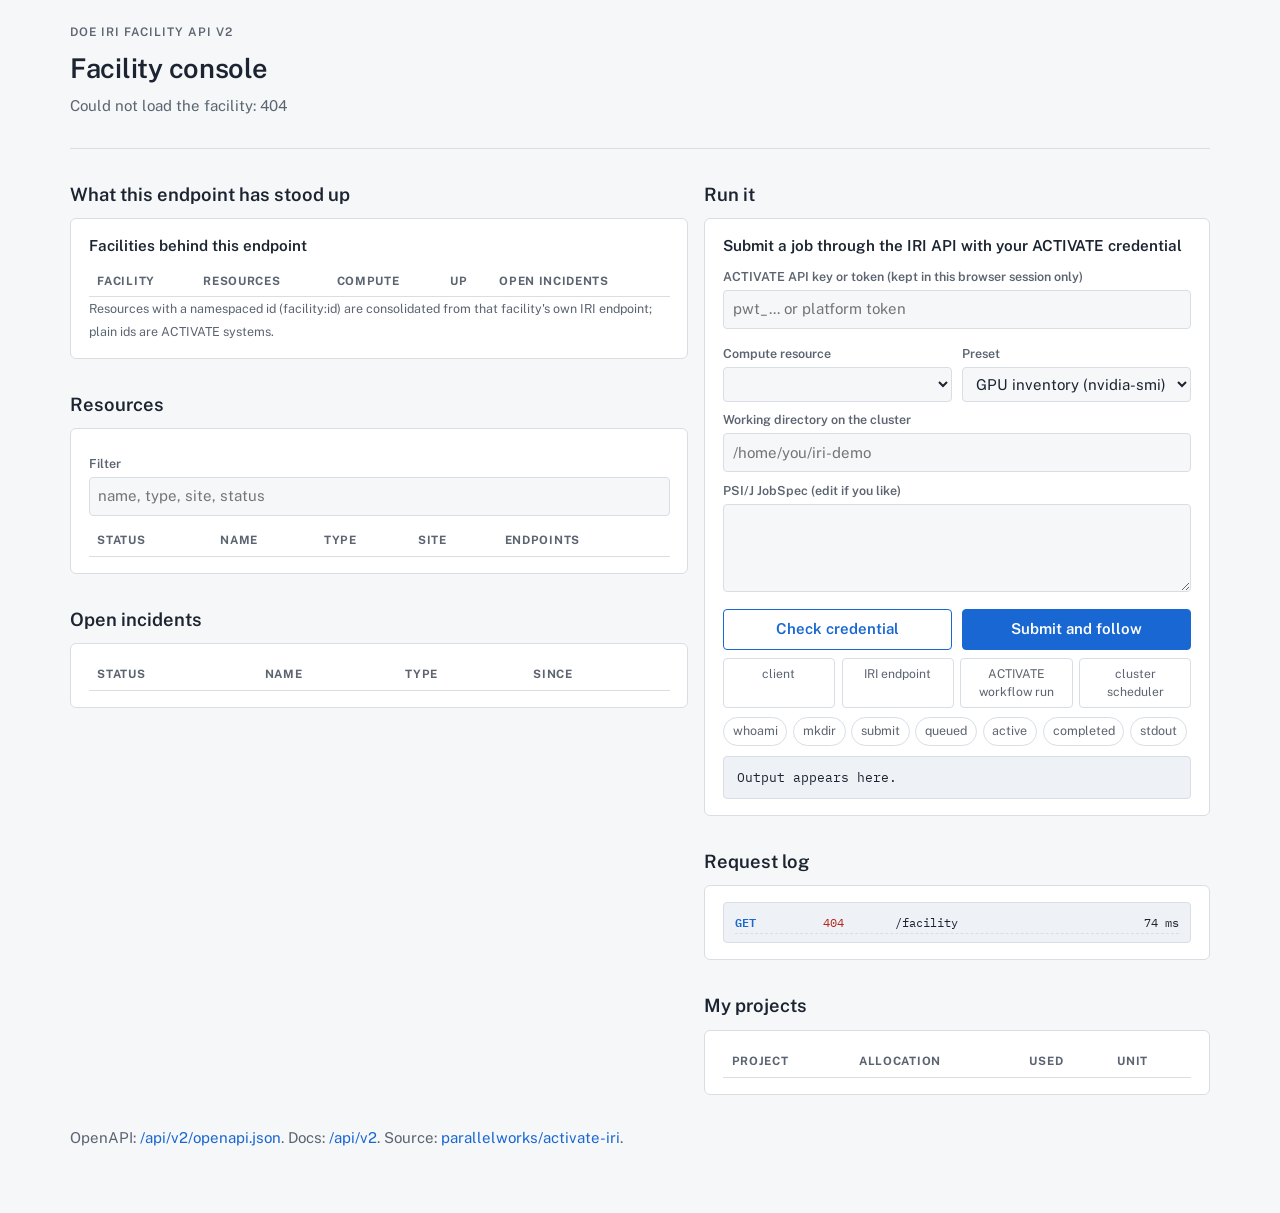
==== activate-iri/activate_iri/console/index.html @ ebd03148 "Facility console and the A30 demo Every endpoint serves /console/: what it has stood up (facilities " ====
<!doctype html>
<html lang="en">
<head>
<meta charset="utf-8">
<meta name="viewport" content="width=device-width, initial-scale=1">
<title>IRI Facility Console</title>
<link rel="stylesheet" href="https://fonts.googleapis.com/css2?family=Public+Sans:wght@400;500;600&family=IBM+Plex+Mono:wght@400;500&display=swap">
<style>
  :root { --ground:#F6F7F9; --surface:#FFFFFF; --ink:#1B2430; --muted:#5B6470; --rule:#D9DEE5; --accent:#1967D2; --accent-soft:#E8F0FE; --green:#1E7F5C; --green-soft:#E6F4EE; --amber:#B06A00; --amber-soft:#FFF3DF; --red:#B3261E; --red-soft:#FCE8E6; --code:#EEF1F5; }
  @media (prefers-color-scheme: dark) { :root { --ground:#0E1319; --surface:#151C24; --ink:#E7ECF1; --muted:#98A3AF; --rule:#2A3440; --accent:#79ADF5; --accent-soft:#1B2B44; --green:#56C69C; --green-soft:#15302A; --amber:#E0A040; --amber-soft:#3A2A12; --red:#F28B82; --red-soft:#3A1F1D; --code:#1C242E; } }
  * { box-sizing: border-box; }
  body { margin:0; background:var(--ground); color:var(--ink); font-family:"Public Sans", system-ui, sans-serif; font-size:15px; line-height:1.5; }
  a { color:var(--accent); text-decoration:none; } a:hover { text-decoration:underline; }
  code, .mono, pre { font-family:"IBM Plex Mono", ui-monospace, monospace; font-size:0.86em; }
  .page { max-width:1180px; margin:0 auto; padding:1.5rem 1.25rem 4rem; }
  header { display:grid; gap:.4rem; padding-bottom:1rem; border-bottom:1px solid var(--rule); }
  .eyebrow { font-size:.74rem; font-weight:600; letter-spacing:.08em; text-transform:uppercase; color:var(--muted); }
  h1 { margin:0; font-size:1.7rem; font-weight:600; letter-spacing:-.01em; }
  h2 { margin:2rem 0 .6rem; font-size:1.15rem; font-weight:600; }
  .sub { color:var(--muted); max-width:80ch; margin:0; }
  .chips { display:flex; flex-wrap:wrap; gap:.45rem; margin-top:.5rem; }
  .chip { display:inline-flex; align-items:center; gap:.4rem; padding:.22rem .6rem; border-radius:999px; border:1px solid var(--rule); background:var(--surface); font-size:.8rem; font-variant-numeric:tabular-nums; }
  .dot { width:8px; height:8px; border-radius:50%; background:var(--green); display:inline-block; }
  .dot.amber { background:var(--amber);} .dot.red { background:var(--red);} .dot.muted { background:var(--muted);}
  .grid { display:grid; grid-template-columns:1fr; gap:1rem; } @media (min-width:900px){ .grid { grid-template-columns:1.1fr .9fr; } }
  .card { background:var(--surface); border:1px solid var(--rule); border-radius:6px; padding:1rem 1.1rem; }
  .card h3 { margin:0 0 .5rem; font-size:.95rem; font-weight:600; }
  table { border-collapse:collapse; width:100%; font-size:.86rem; }
  th, td { text-align:left; padding:.4rem .55rem; border-bottom:1px solid var(--rule); vertical-align:top; }
  th { font-size:.72rem; letter-spacing:.06em; text-transform:uppercase; color:var(--muted); }
  tr:last-child td { border-bottom:0; }
  .tablewrap { overflow-x:auto; }
  .status { display:inline-block; padding:.1rem .45rem; border-radius:4px; font-size:.75rem; font-weight:600; }
  .status.up { background:var(--green-soft); color:var(--green);} .status.down { background:var(--red-soft); color:var(--red);} .status.degraded { background:var(--amber-soft); color:var(--amber);} .status.unknown { background:var(--code); color:var(--muted);}
  label { display:block; font-size:.78rem; font-weight:600; color:var(--muted); margin:.6rem 0 .2rem; }
  input, select, textarea { width:100%; padding:.45rem .55rem; border:1px solid var(--rule); border-radius:4px; background:var(--ground); color:var(--ink); font:inherit; }
  textarea { min-height:5.5rem; font-family:"IBM Plex Mono", monospace; font-size:.82rem; }
  button { font:inherit; font-weight:600; padding:.5rem .9rem; border-radius:4px; border:1px solid var(--accent); background:var(--accent); color:#fff; cursor:pointer; }
  button.secondary { background:var(--surface); color:var(--accent); }
  button:disabled { opacity:.5; cursor:default; }
  .row { display:flex; gap:.6rem; flex-wrap:wrap; align-items:end; }
  .row > * { flex:1 1 160px; }
  pre.out { background:var(--code); border:1px solid var(--rule); border-radius:4px; padding:.7rem .8rem; overflow-x:auto; max-height:22rem; margin:.5rem 0 0; white-space:pre-wrap; }
  .timeline { display:flex; gap:.35rem; flex-wrap:wrap; margin:.6rem 0; }
  .step { padding:.25rem .55rem; border-radius:999px; border:1px solid var(--rule); font-size:.78rem; color:var(--muted); }
  .step.active { border-color:var(--accent); color:var(--accent); background:var(--accent-soft); }
  .step.done { border-color:var(--green); color:var(--green); background:var(--green-soft); }
  .step.failed { border-color:var(--red); color:var(--red); background:var(--red-soft); }
  .log { font-family:"IBM Plex Mono", monospace; font-size:.78rem; max-height:16rem; overflow:auto; border:1px solid var(--rule); border-radius:4px; background:var(--code); padding:.5rem .7rem; }
  .log div { display:grid; grid-template-columns:5rem 4rem 1fr 4.5rem; gap:.5rem; padding:.1rem 0; border-bottom:1px dashed var(--rule); }
  .log .m { color:var(--accent); font-weight:600; } .log .s { text-align:right; font-variant-numeric:tabular-nums; }
  .log .ok { color:var(--green);} .log .err { color:var(--red);}
  .path { display:grid; grid-template-columns:repeat(4,1fr); gap:.4rem; margin:.5rem 0 .2rem; }
  .path div { border:1px solid var(--rule); border-radius:4px; padding:.35rem .5rem; font-size:.76rem; text-align:center; color:var(--muted); background:var(--surface); }
  .path div.lit { border-color:var(--accent); color:var(--accent); background:var(--accent-soft); }
  small.hint { color:var(--muted); font-size:.78rem; }
</style>
</head>
<body>
<div class="page">
  <header>
    <div class="eyebrow">DOE IRI Facility API v2</div>
    <h1 id="facility-name">Facility console</h1>
    <p class="sub" id="facility-desc"></p>
    <div class="chips" id="chips"></div>
  </header>

  <div class="grid">
    <div>
      <h2>What this endpoint has stood up</h2>
      <div class="card">
        <h3>Facilities behind this endpoint</h3>
        <div class="tablewrap"><table id="facilities"><thead><tr><th>Facility</th><th>Resources</th><th>Compute</th><th>Up</th><th>Open incidents</th></tr></thead><tbody></tbody></table></div>
        <small class="hint">Resources with a namespaced id (facility:id) are consolidated from that facility's own IRI endpoint; plain ids are ACTIVATE systems.</small>
      </div>
      <h2>Resources</h2>
      <div class="card">
        <div class="row"><div><label>Filter</label><input id="filter" placeholder="name, type, site, status"></div></div>
        <div class="tablewrap" style="margin-top:.6rem"><table id="resources"><thead><tr><th>Status</th><th>Name</th><th>Type</th><th>Site</th><th>Endpoints</th></tr></thead><tbody></tbody></table></div>
      </div>
      <h2>Open incidents</h2>
      <div class="card"><div class="tablewrap"><table id="incidents"><thead><tr><th>Status</th><th>Name</th><th>Type</th><th>Since</th></tr></thead><tbody></tbody></table></div></div>
    </div>

    <div>
      <h2>Run it</h2>
      <div class="card">
        <h3>Submit a job through the IRI API with your ACTIVATE credential</h3>
        <label>ACTIVATE API key or token (kept in this browser session only)</label>
        <input id="token" type="password" placeholder="pwt_... or platform token">
        <div class="row" style="margin-top:.4rem">
          <div><label>Compute resource</label><select id="resource"></select></div>
          <div><label>Preset</label><select id="preset">
            <option value="gpu">GPU inventory (nvidia-smi)</option>
            <option value="container">CUDA container check (apptainer --nv)</option>
            <option value="hello">Hostname and date</option>
          </select></div>
        </div>
        <label>Working directory on the cluster</label>
        <input id="dir" placeholder="/home/you/iri-demo">
        <label>PSI/J JobSpec (edit if you like)</label>
        <textarea id="spec"></textarea>
        <div class="row" style="margin-top:.7rem">
          <button id="whoami" class="secondary">Check credential</button>
          <button id="run">Submit and follow</button>
        </div>
        <div class="path" id="path"><div>client</div><div>IRI endpoint</div><div>ACTIVATE workflow run</div><div>cluster scheduler</div></div>
        <div class="timeline" id="timeline"></div>
        <pre class="out" id="out">Output appears here.</pre>
      </div>
      <h2>Request log</h2>
      <div class="card"><div class="log" id="log"></div></div>
      <h2>My projects</h2>
      <div class="card"><div class="tablewrap"><table id="projects"><thead><tr><th>Project</th><th>Allocation</th><th>Used</th><th>Unit</th></tr></thead><tbody></tbody></table></div></div>
    </div>
  </div>
  <p class="sub" style="margin-top:2rem">OpenAPI: <a href="../api/v2/openapi.json">/api/v2/openapi.json</a>. Docs: <a href="../api/v2">/api/v2</a>. Source: <a href="https://github.com/parallelworks/activate-iri">parallelworks/activate-iri</a>.</p>
</div>
<script>
(() => {
  const BASE = new URL("../api/v2/", window.location.href).toString().replace(/\/$/, "");
  const $ = (id) => document.getElementById(id);
  const esc = (v) => String(v ?? "").replace(/[&<>"]/g, (c) => ({"&":"&amp;","<":"&lt;",">":"&gt;",'"':"&quot;"}[c]));
  const token = () => $("token").value.trim() || sessionStorage.getItem("iri-console-token") || "";
  $("token").value = sessionStorage.getItem("iri-console-token") || "";
  $("token").addEventListener("change", () => sessionStorage.setItem("iri-console-token", $("token").value.trim()));

  const logEl = $("log");
  const log = (method, path, status, ms, ok) => {
    const d = document.createElement("div");
    d.innerHTML = `<span class="m">${esc(method)}</span><span class="${ok ? "ok" : "err"}">${esc(status)}</span><span>${esc(path)}</span><span class="s">${ms} ms</span>`;
    logEl.prepend(d);
  };
  const lit = (n) => { [...$("path").children].forEach((el, i) => el.classList.toggle("lit", i <= n)); };

  async function api(method, path, { body, auth = false, params } = {}) {
    const url = new URL(BASE + path);
    if (params) Object.entries(params).forEach(([k, v]) => url.searchParams.set(k, v));
    const headers = { "Accept": "application/json" };
    if (auth) headers["Authorization"] = "Bearer " + token();
    if (body !== undefined) headers["Content-Type"] = "application/json";
    const t0 = performance.now();
    const r = await fetch(url, { method, headers, body: body === undefined ? undefined : JSON.stringify(body) });
    const ms = Math.round(performance.now() - t0);
    log(method, path, r.status, ms, r.ok);
    let data = null; try { data = await r.json(); } catch {}
    if (!r.ok) throw new Error(`${r.status} ${data?.detail || data?.title || ""}`.trim());
    return data;
  }
  const shortType = (u) => (u || "").replace("urn:doe-iri:resource:", "").replace("urn:doe-iri:", "");
  const statusPill = (s) => `<span class="status ${esc(s || "unknown")}">${esc(s || "unknown")}</span>`;

  let RES = [], SITES = {};
  async function load() {
    const fac = await api("GET", "/facility");
    $("facility-name").textContent = fac.name || "Facility";
    $("facility-desc").textContent = fac.description || "";
    const sites = await api("GET", "/facility/sites");
    sites.forEach((s) => { SITES[s.self_uri] = s; SITES[s.id] = s; });
    RES = await api("GET", "/status/resources", { params: { limit: 500 } });
    let incidents = [];
    try { incidents = await api("GET", "/status/incidents", { params: { resolution: "unresolved", limit: 100 } }); } catch {}
    if (!Array.isArray(incidents)) incidents = [];
    let ops = 0; try { const o = await fetch(new URL("../api/v2/openapi.json", location.href)).then(r => r.json()); ops = Object.values(o.paths || {}).reduce((n, m) => n + Object.keys(m).length, 0); } catch {}
    const up = RES.filter(r => r.current_status === "up").length;
    $("chips").innerHTML = [
      `<span class="chip"><span class="dot"></span>${RES.length} resources, ${up} up</span>`,
      `<span class="chip"><span class="dot"></span>${sites.length} sites</span>`,
      `<span class="chip"><span class="dot ${incidents.length ? "amber" : ""}"></span>${incidents.length} open incidents</span>`,
      ops ? `<span class="chip"><span class="dot"></span>${ops} operations served</span>` : "",
      `<span class="chip"><span class="dot muted"></span>${fac.short_name || fac.id}</span>`,
    ].join("");

    const byFac = {};
    RES.forEach((r) => {
      const f = r.id.includes(":") ? r.id.split(":")[0] : (fac.short_name || "ACTIVATE");
      byFac[f] = byFac[f] || { n: 0, compute: 0, up: 0, inc: 0 };
      byFac[f].n++; if ((r.supported_endpoints || []).includes("compute")) byFac[f].compute++; if (r.current_status === "up") byFac[f].up++;
    });
    incidents.forEach((i) => { const f = i.id.includes(":") ? i.id.split(":")[0] : (fac.short_name || "ACTIVATE"); if (byFac[f]) byFac[f].inc++; });
    $("facilities").querySelector("tbody").innerHTML = Object.entries(byFac).map(([f, v]) => `<tr><td><b>${esc(f)}</b></td><td>${v.n}</td><td>${v.compute}</td><td>${v.up}</td><td>${v.inc}</td></tr>`).join("");

    const renderRes = () => {
      const q = $("filter").value.toLowerCase();
      $("resources").querySelector("tbody").innerHTML = RES
        .map((r) => ({ r, site: (SITES[r.site_uri] || {}).short_name || (SITES[r.site_uri] || {}).name || "" }))
        .filter(({ r, site }) => !q || `${r.name} ${shortType(r.resource_type)} ${site} ${r.current_status}`.toLowerCase().includes(q))
        .map(({ r, site }) => `<tr><td>${statusPill(r.current_status)}</td><td>${esc(r.name)}<br><span class="mono" style="color:var(--muted)">${esc(r.id)}</span></td><td>${esc(shortType(r.resource_type))}</td><td>${esc(site)}</td><td>${esc((r.supported_endpoints || []).join(", "))}</td></tr>`).join("");
    };
    renderRes(); $("filter").addEventListener("input", renderRes);
    $("incidents").querySelector("tbody").innerHTML = incidents.length ? incidents.slice(0, 50).map((i) => `<tr><td>${statusPill(i.status)}</td><td>${esc(i.name)}<br><span style="color:var(--muted)">${esc((i.description || "").slice(0, 120))}</span></td><td>${esc(i.type)}</td><td class="mono">${esc((i.start || "").slice(0, 16))}</td></tr>`).join("") : `<tr><td colspan="4" style="color:var(--muted)">none</td></tr>`;

    const compute = RES.filter((r) => (r.supported_endpoints || []).includes("compute"));
    $("resource").innerHTML = compute.map((r) => `<option value="${esc(r.id)}" ${/a30/i.test(r.name) ? "selected" : ""}>${esc(r.name)}${r.id.includes(":") ? " (" + r.id.split(":")[0] + ")" : ""}</option>`).join("");
    fillSpec();
  }

  const PRESETS = {
    gpu: { name: "iri-gpu-inventory", executable: "/bin/bash", arguments: ["-c", "hostname; nvidia-smi --query-gpu=name,memory.total,utilization.gpu --format=csv"] },
    container: { name: "iri-cuda-container", container: { image: "docker://nvidia/cuda:12.4.1-base-ubuntu22.04" }, executable: "nvidia-smi", arguments: [], custom: { "apptainer-nv": "true" } },
    hello: { name: "iri-hello", executable: "/bin/bash", arguments: ["-c", "hostname; date -u; echo hello from the IRI API"] },
  };
  function fillSpec() {
    const p = PRESETS[$("preset").value];
    const dir = $("dir").value.trim() || "/tmp/iri-demo";
    const spec = { executable: p.executable, arguments: p.arguments, name: p.name, directory: dir,
      stdout_path: `${dir}/${p.name}.out`, stderr_path: `${dir}/${p.name}.err`,
      resources: { node_count: 1, process_count: 1, exclusive_node_use: false },
      attributes: { duration: 600, queue_name: "debug", custom_attributes: p.custom || {} } };
    if (p.container) spec.container = p.container;
    $("spec").value = JSON.stringify(spec, null, 2);
  }
  $("preset").addEventListener("change", fillSpec); $("dir").addEventListener("change", fillSpec);

  const steps = ["whoami", "mkdir", "submit", "queued", "active", "completed", "stdout"];
  const setStep = (name, cls) => { const el = [...$("timeline").children].find((e) => e.dataset.s === name); if (el) el.className = "step " + cls; };
  const resetTimeline = () => { $("timeline").innerHTML = steps.map((s) => `<span class="step" data-s="${s}">${s}</span>`).join(""); lit(-1); };
  const sleep = (ms) => new Promise((r) => setTimeout(r, ms));
  async function waitTask(uri) {
    for (let i = 0; i < 90; i++) {
      const r = await fetch(uri, { headers: { Authorization: "Bearer " + token() } }); const t = await r.json();
      if (["completed", "failed", "canceled"].includes(t.status)) return t;
      await sleep(1500);
    }
    throw new Error("task timed out");
  }

  $("whoami").addEventListener("click", async () => {
    try {
      const me = await api("GET", "/account/whoami", { auth: true });
      $("out").textContent = `Authenticated as ${me.username}`;
      const projects = await api("GET", "/account/projects", { auth: true });
      const rows = [];
      for (const p of projects.slice(0, 12)) {
        let pas = []; try { pas = await api("GET", `/account/projects/${p.id}/project_allocations`, { auth: true }); } catch {}
        const e = pas[0]?.entries?.[0];
        rows.push(`<tr><td>${esc(p.name)}</td><td>${e ? e.allocation : ""}</td><td>${e ? e.usage : ""}</td><td class="mono">${esc(e ? e.unit.replace("urn:doe-iri:allocation:", "") : "")}</td></tr>`);
      }
      $("projects").querySelector("tbody").innerHTML = rows.join("") || `<tr><td colspan="4" style="color:var(--muted)">none</td></tr>`;
    } catch (e) { $("out").textContent = "Credential check failed: " + e.message; }
  });

  $("run").addEventListener("click", async () => {
    const rid = $("resource").value; if (!token()) { $("out").textContent = "Paste an ACTIVATE credential first."; return; }
    const spec = JSON.parse($("spec").value); $("run").disabled = true; resetTimeline(); $("out").textContent = "";
    try {
      setStep("whoami", "active"); lit(1); const me = await api("GET", "/account/whoami", { auth: true }); setStep("whoami", "done");
      setStep("mkdir", "active"); lit(2); const mk = await api("POST", `/filesystem/mkdir/${rid}`, { auth: true, body: { path: spec.directory, parent: true } });
      const mt = await waitTask(mk.task_uri); if (mt.status !== "completed") throw new Error("mkdir failed: " + JSON.stringify(mt.result)); setStep("mkdir", "done");
      setStep("submit", "active"); lit(3);
      const job = await api("POST", `/compute/job/${rid}`, { auth: true, body: spec });
      setStep("submit", "done"); $("out").textContent = `Job ${job.id} submitted by ${me.username}\n`;
      let state = job.status?.state || "queued";
      for (let i = 0; i < 200; i++) {
        if (state === "queued" || state === "new") { setStep("queued", "active"); }
        if (state === "active") { setStep("queued", "done"); setStep("active", "active"); }
        if (["completed", "failed", "canceled"].includes(state)) break;
        await sleep(3000);
        const s = await api("GET", `/compute/status/${rid}/${job.id}`, { auth: true, params: { historical: "true" } });
        state = s.status?.state || state; $("out").textContent += `${new Date().toISOString().slice(11, 19)} ${state}\n`;
      }
      setStep("queued", "done"); setStep("active", "done"); setStep("completed", state === "completed" ? "done" : "failed");
      setStep("stdout", "active");
      const dl = await api("POST", `/filesystem/download/${rid}`, { auth: true, body: { path: spec.stdout_path } });
      const dt = await waitTask(dl.task_uri);
      if (dt.status === "completed") { setStep("stdout", "done"); $("out").textContent += "\n--- stdout ---\n" + atob(dt.result.output); }
      else { setStep("stdout", "failed"); $("out").textContent += "\nstdout unavailable: " + JSON.stringify(dt.result); }
      lit(3);
    } catch (e) { $("out").textContent += "\nFailed: " + e.message; [...$("timeline").children].forEach((el) => { if (el.classList.contains("active")) el.className = "step failed"; }); }
    finally { $("run").disabled = false; }
  });

  resetTimeline();
  load().catch((e) => { $("facility-desc").textContent = "Could not load the facility: " + e.message; });
})();
</script>
</body>
</html>
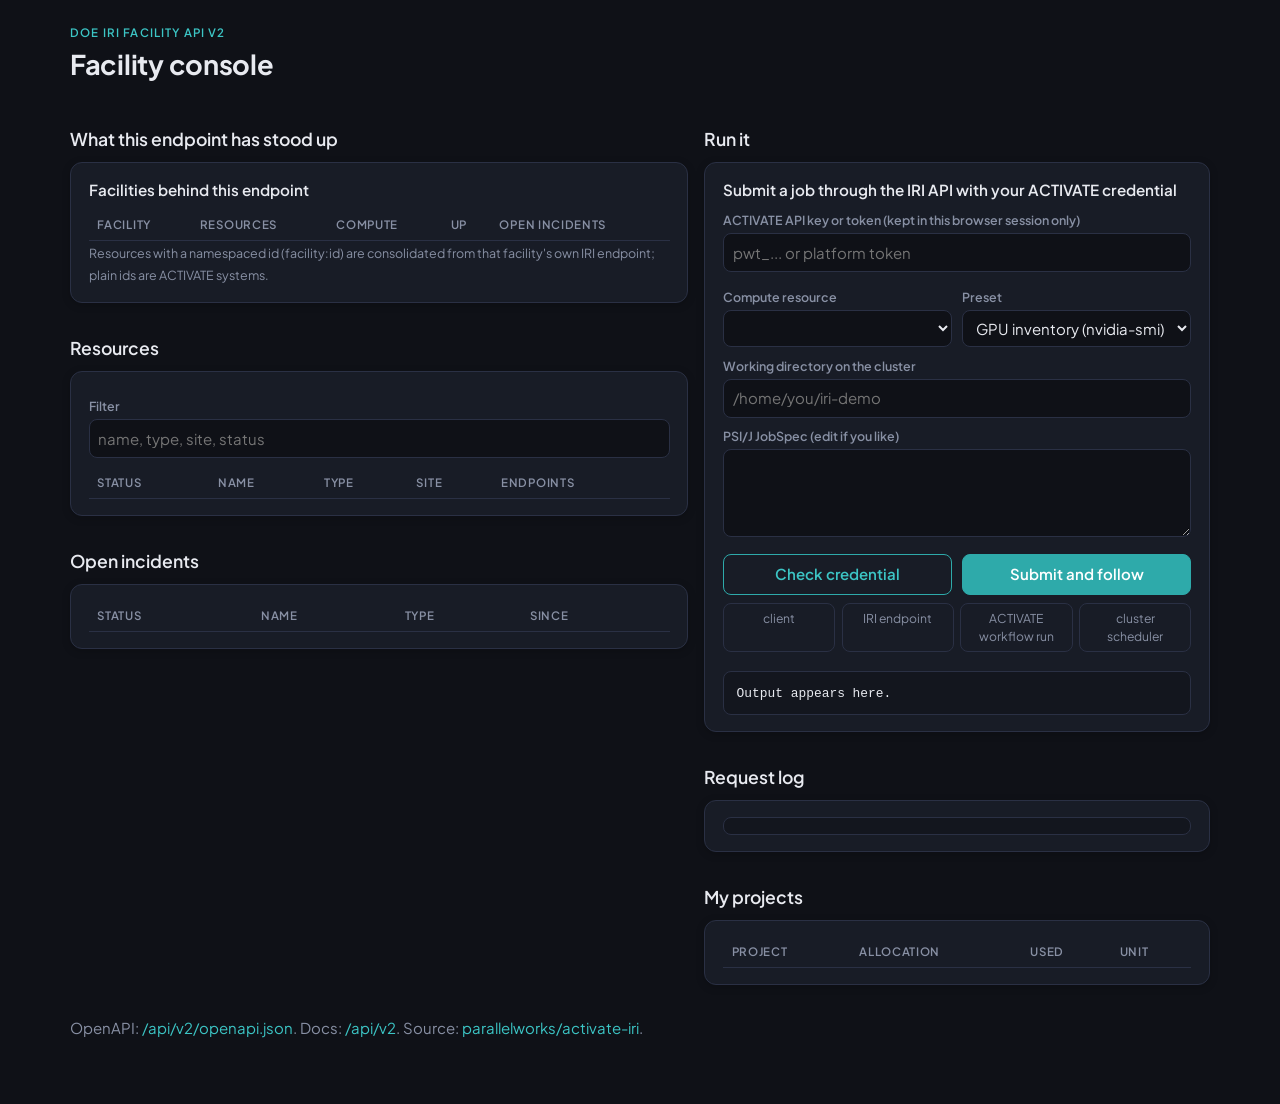
==== commit 59bebe97: "Match the console theme to the topology dashboard Same tokens (dark-first slate with teal accent, li" ====
--- a/activate-iri/activate_iri/console/index.html
+++ b/activate-iri/activate_iri/console/index.html
@@ -4,57 +4,76 @@
 <meta charset="utf-8">
 <meta name="viewport" content="width=device-width, initial-scale=1">
 <title>IRI Facility Console</title>
-<link rel="stylesheet" href="https://fonts.googleapis.com/css2?family=Public+Sans:wght@400;500;600&family=IBM+Plex+Mono:wght@400;500&display=swap">
+<link rel="stylesheet" href="https://fonts.googleapis.com/css2?family=Plus+Jakarta+Sans:wght@400;500;600;700&display=swap">
 <style>
-  :root { --ground:#F6F7F9; --surface:#FFFFFF; --ink:#1B2430; --muted:#5B6470; --rule:#D9DEE5; --accent:#1967D2; --accent-soft:#E8F0FE; --green:#1E7F5C; --green-soft:#E6F4EE; --amber:#B06A00; --amber-soft:#FFF3DF; --red:#B3261E; --red-soft:#FCE8E6; --code:#EEF1F5; }
-  @media (prefers-color-scheme: dark) { :root { --ground:#0E1319; --surface:#151C24; --ink:#E7ECF1; --muted:#98A3AF; --rule:#2A3440; --accent:#79ADF5; --accent-soft:#1B2B44; --green:#56C69C; --green-soft:#15302A; --amber:#E0A040; --amber-soft:#3A2A12; --red:#F28B82; --red-soft:#3A1F1D; --code:#1C242E; } }
-  * { box-sizing: border-box; }
-  body { margin:0; background:var(--ground); color:var(--ink); font-family:"Public Sans", system-ui, sans-serif; font-size:15px; line-height:1.5; }
-  a { color:var(--accent); text-decoration:none; } a:hover { text-decoration:underline; }
-  code, .mono, pre { font-family:"IBM Plex Mono", ui-monospace, monospace; font-size:0.86em; }
+  :root, :root[data-theme="dark"] {
+    --bg:#0f1117; --panel:#181c26; --panel-alt:#1e2330; --text:#e8eaf0; --muted:#8890a4; --border:#2a3044;
+    --accent:#2eaaaa; --accent-text:#3cc5c5; --accent-soft:rgba(46,170,170,0.14);
+    --success:#34a85c; --danger:#d44e5c; --alert:#d4952f; --info:#4d8dda;
+    --success-soft:rgba(52,168,92,0.14); --danger-soft:rgba(212,78,92,0.14); --alert-soft:rgba(212,149,47,0.14);
+    --code:#13161e; --shadow:0 2px 8px rgba(0,0,0,0.2); --radius:0.75rem;
+  }
+  :root[data-theme="light"] {
+    --bg:#f2f3f8; --panel:#ffffff; --panel-alt:#eceef5; --text:#111827; --muted:#5b6378; --border:#d4d8e4;
+    --accent:#1a8a8a; --accent-text:#1a8a8a; --accent-soft:rgba(26,138,138,0.10);
+    --success:#1e8a47; --danger:#b83d4a; --alert:#b07a1e; --info:#3670ba;
+    --success-soft:rgba(30,138,71,0.12); --danger-soft:rgba(184,61,74,0.12); --alert-soft:rgba(176,122,30,0.12);
+    --code:#eceef5; --shadow:0 2px 8px rgba(0,0,0,0.08);
+  }
+  * { box-sizing:border-box; }
+  body { margin:0; background:var(--bg); color:var(--text); font-family:"Plus Jakarta Sans", system-ui, -apple-system, sans-serif; font-size:15px; line-height:1.5; }
+  a { color:var(--accent-text); text-decoration:none; } a:hover { text-decoration:underline; }
+  code, .mono, pre { font-family:"SFMono-Regular", Consolas, Menlo, monospace; font-size:0.86em; }
   .page { max-width:1180px; margin:0 auto; padding:1.5rem 1.25rem 4rem; }
-  header { display:grid; gap:.4rem; padding-bottom:1rem; border-bottom:1px solid var(--rule); }
-  .eyebrow { font-size:.74rem; font-weight:600; letter-spacing:.08em; text-transform:uppercase; color:var(--muted); }
-  h1 { margin:0; font-size:1.7rem; font-weight:600; letter-spacing:-.01em; }
-  h2 { margin:2rem 0 .6rem; font-size:1.15rem; font-weight:600; }
+  header.masthead { display:flex; justify-content:space-between; align-items:start; gap:1rem; padding-bottom:1rem; border-bottom:1px solid var(--border); }
+  .eyebrow { font-size:.72rem; font-weight:600; letter-spacing:.1em; text-transform:uppercase; color:var(--accent-text); }
+  h1 { margin:.15rem 0; font-size:1.7rem; font-weight:700; letter-spacing:-.01em; }
+  h2 { margin:2rem 0 .6rem; font-size:1.1rem; font-weight:600; }
   .sub { color:var(--muted); max-width:80ch; margin:0; }
-  .chips { display:flex; flex-wrap:wrap; gap:.45rem; margin-top:.5rem; }
-  .chip { display:inline-flex; align-items:center; gap:.4rem; padding:.22rem .6rem; border-radius:999px; border:1px solid var(--rule); background:var(--surface); font-size:.8rem; font-variant-numeric:tabular-nums; }
-  .dot { width:8px; height:8px; border-radius:50%; background:var(--green); display:inline-block; }
-  .dot.amber { background:var(--amber);} .dot.red { background:var(--red);} .dot.muted { background:var(--muted);}
+  .chips { display:flex; flex-wrap:wrap; gap:.45rem; margin-top:.6rem; }
+  .chip { display:inline-flex; align-items:center; gap:.4rem; padding:.22rem .6rem; border-radius:999px; border:1px solid var(--border); background:var(--panel); font-size:.8rem; font-variant-numeric:tabular-nums; }
+  .dot { width:8px; height:8px; border-radius:50%; background:var(--success); display:inline-block; }
+  .dot.amber { background:var(--alert);} .dot.red { background:var(--danger);} .dot.muted { background:var(--muted);}
+  .theme-btn { font:inherit; font-weight:600; padding:.4rem .7rem; border-radius:.5rem; border:1px solid var(--border); background:var(--panel); color:var(--text); cursor:pointer; white-space:nowrap; }
   .grid { display:grid; grid-template-columns:1fr; gap:1rem; } @media (min-width:900px){ .grid { grid-template-columns:1.1fr .9fr; } }
-  .card { background:var(--surface); border:1px solid var(--rule); border-radius:6px; padding:1rem 1.1rem; }
+  .card { background:var(--panel); border:1px solid var(--border); border-radius:var(--radius); padding:1rem 1.1rem; box-shadow:var(--shadow); }
   .card h3 { margin:0 0 .5rem; font-size:.95rem; font-weight:600; }
   table { border-collapse:collapse; width:100%; font-size:.86rem; }
-  th, td { text-align:left; padding:.4rem .55rem; border-bottom:1px solid var(--rule); vertical-align:top; }
-  th { font-size:.72rem; letter-spacing:.06em; text-transform:uppercase; color:var(--muted); }
+  th, td { text-align:left; padding:.4rem .55rem; border-bottom:1px solid var(--border); vertical-align:top; }
+  th { font-size:.72rem; letter-spacing:.06em; text-transform:uppercase; color:var(--muted); font-weight:600; }
   tr:last-child td { border-bottom:0; }
   .tablewrap { overflow-x:auto; }
   .status { display:inline-block; padding:.1rem .45rem; border-radius:4px; font-size:.75rem; font-weight:600; }
-  .status.up { background:var(--green-soft); color:var(--green);} .status.down { background:var(--red-soft); color:var(--red);} .status.degraded { background:var(--amber-soft); color:var(--amber);} .status.unknown { background:var(--code); color:var(--muted);}
+  .status.up { background:var(--success-soft); color:var(--success);} .status.down { background:var(--danger-soft); color:var(--danger);} .status.degraded { background:var(--alert-soft); color:var(--alert);} .status.unknown { background:var(--panel-alt); color:var(--muted);}
   label { display:block; font-size:.78rem; font-weight:600; color:var(--muted); margin:.6rem 0 .2rem; }
-  input, select, textarea { width:100%; padding:.45rem .55rem; border:1px solid var(--rule); border-radius:4px; background:var(--ground); color:var(--ink); font:inherit; }
-  textarea { min-height:5.5rem; font-family:"IBM Plex Mono", monospace; font-size:.82rem; }
-  button { font:inherit; font-weight:600; padding:.5rem .9rem; border-radius:4px; border:1px solid var(--accent); background:var(--accent); color:#fff; cursor:pointer; }
-  button.secondary { background:var(--surface); color:var(--accent); }
+  input, select, textarea { width:100%; padding:.45rem .55rem; border:1px solid var(--border); border-radius:.5rem; background:var(--bg); color:var(--text); font:inherit; }
+  textarea { min-height:5.5rem; font-family:"SFMono-Regular", Consolas, Menlo, monospace; font-size:.82rem; }
+  button { font:inherit; font-weight:600; padding:.5rem .9rem; border-radius:.5rem; border:1px solid var(--accent); background:var(--accent); color:#fff; cursor:pointer; }
+  button.secondary { background:var(--panel); color:var(--accent-text); }
   button:disabled { opacity:.5; cursor:default; }
   .row { display:flex; gap:.6rem; flex-wrap:wrap; align-items:end; }
   .row > * { flex:1 1 160px; }
-  pre.out { background:var(--code); border:1px solid var(--rule); border-radius:4px; padding:.7rem .8rem; overflow-x:auto; max-height:22rem; margin:.5rem 0 0; white-space:pre-wrap; }
+  pre.out { background:var(--code); border:1px solid var(--border); border-radius:.5rem; padding:.7rem .8rem; overflow-x:auto; max-height:22rem; margin:.5rem 0 0; white-space:pre-wrap; }
   .timeline { display:flex; gap:.35rem; flex-wrap:wrap; margin:.6rem 0; }
-  .step { padding:.25rem .55rem; border-radius:999px; border:1px solid var(--rule); font-size:.78rem; color:var(--muted); }
-  .step.active { border-color:var(--accent); color:var(--accent); background:var(--accent-soft); }
-  .step.done { border-color:var(--green); color:var(--green); background:var(--green-soft); }
-  .step.failed { border-color:var(--red); color:var(--red); background:var(--red-soft); }
-  .log { font-family:"IBM Plex Mono", monospace; font-size:.78rem; max-height:16rem; overflow:auto; border:1px solid var(--rule); border-radius:4px; background:var(--code); padding:.5rem .7rem; }
-  .log div { display:grid; grid-template-columns:5rem 4rem 1fr 4.5rem; gap:.5rem; padding:.1rem 0; border-bottom:1px dashed var(--rule); }
-  .log .m { color:var(--accent); font-weight:600; } .log .s { text-align:right; font-variant-numeric:tabular-nums; }
-  .log .ok { color:var(--green);} .log .err { color:var(--red);}
+  .step { padding:.25rem .55rem; border-radius:999px; border:1px solid var(--border); font-size:.78rem; color:var(--muted); }
+  .step.active { border-color:var(--accent); color:var(--accent-text); background:var(--accent-soft); }
+  .step.done { border-color:var(--success); color:var(--success); background:var(--success-soft); }
+  .step.failed { border-color:var(--danger); color:var(--danger); background:var(--danger-soft); }
+  .log { font-family:"SFMono-Regular", Consolas, Menlo, monospace; font-size:.78rem; max-height:16rem; overflow:auto; border:1px solid var(--border); border-radius:.5rem; background:var(--code); padding:.5rem .7rem; }
+  .log div { display:grid; grid-template-columns:5rem 4rem 1fr 4.5rem; gap:.5rem; padding:.1rem 0; border-bottom:1px dashed var(--border); }
+  .log .m { color:var(--accent-text); font-weight:600; } .log .s { text-align:right; font-variant-numeric:tabular-nums; }
+  .log .ok { color:var(--success);} .log .err { color:var(--danger);}
   .path { display:grid; grid-template-columns:repeat(4,1fr); gap:.4rem; margin:.5rem 0 .2rem; }
-  .path div { border:1px solid var(--rule); border-radius:4px; padding:.35rem .5rem; font-size:.76rem; text-align:center; color:var(--muted); background:var(--surface); }
-  .path div.lit { border-color:var(--accent); color:var(--accent); background:var(--accent-soft); }
+  .path div { border:1px solid var(--border); border-radius:.5rem; padding:.35rem .5rem; font-size:.76rem; text-align:center; color:var(--muted); background:var(--panel); }
+  .path div.lit { border-color:var(--accent); color:var(--accent-text); background:var(--accent-soft); }
   small.hint { color:var(--muted); font-size:.78rem; }
 </style>
+<script>
+  (function () {
+    try { document.documentElement.dataset.theme = window.localStorage.getItem("hpc-status-theme") || "dark"; }
+    catch (e) { document.documentElement.dataset.theme = "dark"; }
+  })();
+</script>
 </head>
 <body>
 <div class="page">
@@ -122,6 +141,15 @@
   const $ = (id) => document.getElementById(id);
   const esc = (v) => String(v ?? "").replace(/[&<>"]/g, (c) => ({"&":"&amp;","<":"&lt;",">":"&gt;",'"':"&quot;"}[c]));
   const token = () => $("token").value.trim() || sessionStorage.getItem("iri-console-token") || "";
+  const themeBtn = $("theme-toggle");
+  const paintTheme = () => { const t = document.documentElement.dataset.theme; themeBtn.textContent = t === "dark" ? "🌙 Dark" : "☀️ Light"; };
+  themeBtn.addEventListener("click", () => {
+    const next = document.documentElement.dataset.theme === "dark" ? "light" : "dark";
+    document.documentElement.dataset.theme = next;
+    try { localStorage.setItem("hpc-status-theme", next); } catch {}
+    paintTheme();
+  });
+  paintTheme();
   $("token").value = sessionStorage.getItem("iri-console-token") || "";
   $("token").addEventListener("change", () => sessionStorage.setItem("iri-console-token", $("token").value.trim()));
 
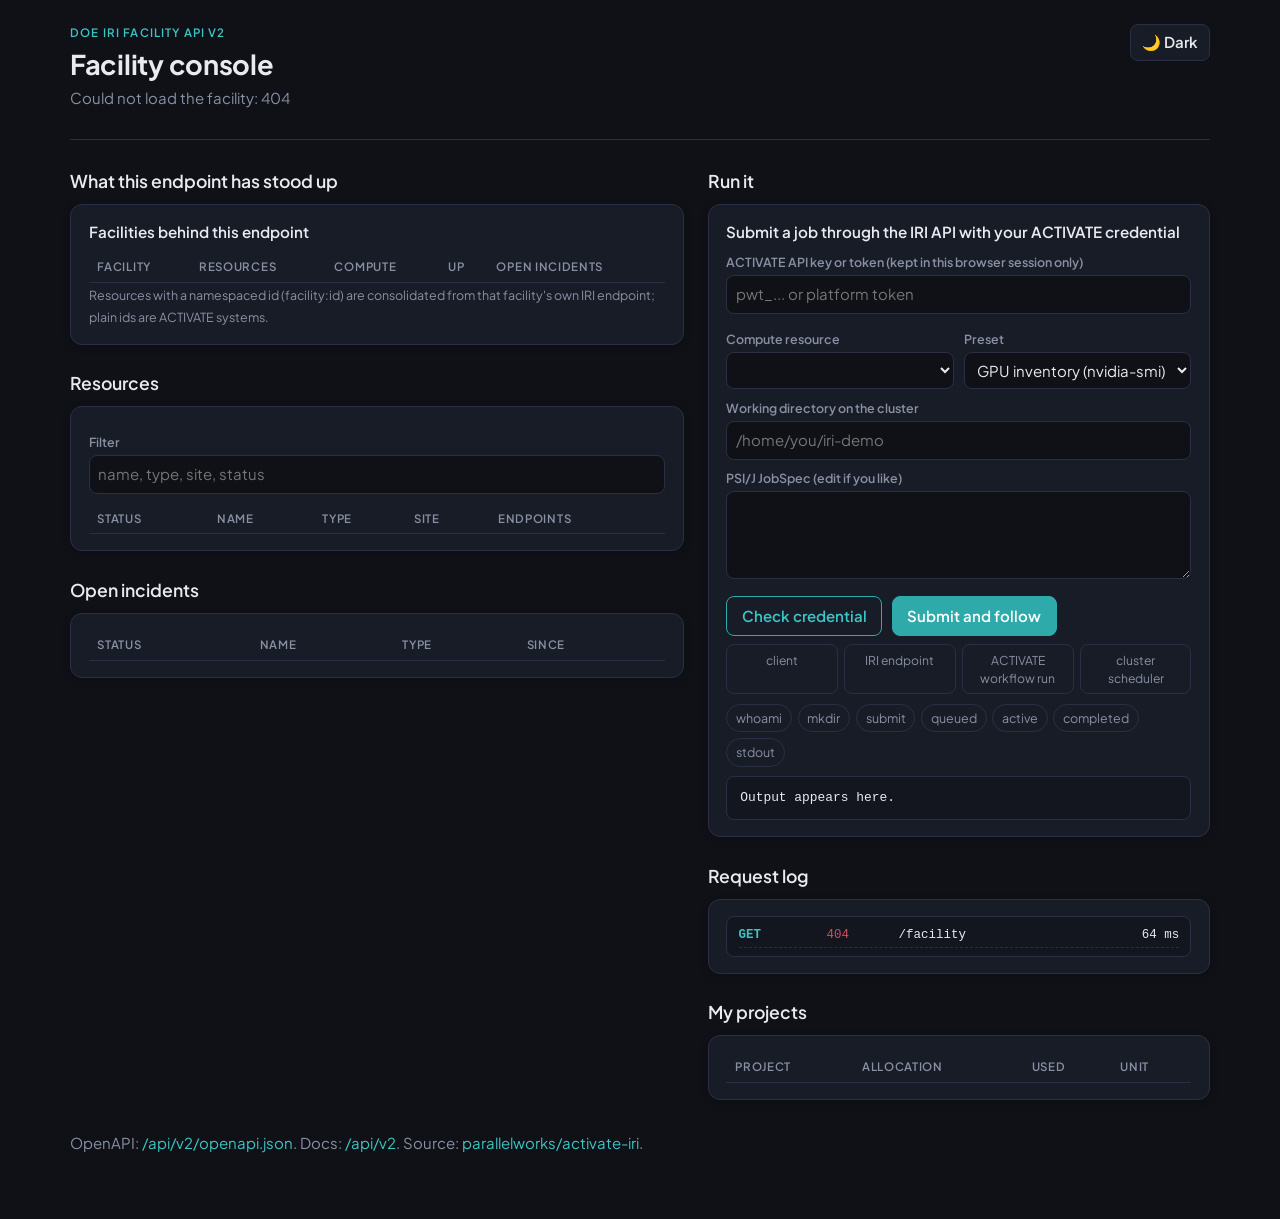
==== commit 38285b48: "Fix console header and section spacing The masthead markup and theme-toggle button were missing (the" ====
--- a/activate-iri/activate_iri/console/index.html
+++ b/activate-iri/activate_iri/console/index.html
@@ -25,17 +25,18 @@
   a { color:var(--accent-text); text-decoration:none; } a:hover { text-decoration:underline; }
   code, .mono, pre { font-family:"SFMono-Regular", Consolas, Menlo, monospace; font-size:0.86em; }
   .page { max-width:1180px; margin:0 auto; padding:1.5rem 1.25rem 4rem; }
-  header.masthead { display:flex; justify-content:space-between; align-items:start; gap:1rem; padding-bottom:1rem; border-bottom:1px solid var(--border); }
+  header.masthead { display:flex; justify-content:space-between; align-items:flex-start; gap:1rem; padding-bottom:1.1rem; border-bottom:1px solid var(--border); }
   .eyebrow { font-size:.72rem; font-weight:600; letter-spacing:.1em; text-transform:uppercase; color:var(--accent-text); }
   h1 { margin:.15rem 0; font-size:1.7rem; font-weight:700; letter-spacing:-.01em; }
-  h2 { margin:2rem 0 .6rem; font-size:1.1rem; font-weight:600; }
+  h2 { margin:1.6rem 0 .6rem; font-size:1.1rem; font-weight:600; }
+  .grid > div > h2:first-child { margin-top:1.25rem; }
   .sub { color:var(--muted); max-width:80ch; margin:0; }
-  .chips { display:flex; flex-wrap:wrap; gap:.45rem; margin-top:.6rem; }
+  .chips { display:flex; flex-wrap:wrap; gap:.45rem; margin-top:.75rem; }
   .chip { display:inline-flex; align-items:center; gap:.4rem; padding:.22rem .6rem; border-radius:999px; border:1px solid var(--border); background:var(--panel); font-size:.8rem; font-variant-numeric:tabular-nums; }
   .dot { width:8px; height:8px; border-radius:50%; background:var(--success); display:inline-block; }
   .dot.amber { background:var(--alert);} .dot.red { background:var(--danger);} .dot.muted { background:var(--muted);}
   .theme-btn { font:inherit; font-weight:600; padding:.4rem .7rem; border-radius:.5rem; border:1px solid var(--border); background:var(--panel); color:var(--text); cursor:pointer; white-space:nowrap; }
-  .grid { display:grid; grid-template-columns:1fr; gap:1rem; } @media (min-width:900px){ .grid { grid-template-columns:1.1fr .9fr; } }
+  .grid { display:grid; grid-template-columns:1fr; gap:0 1.5rem; margin-top:.5rem; } @media (min-width:900px){ .grid { grid-template-columns:1.1fr .9fr; } }
   .card { background:var(--panel); border:1px solid var(--border); border-radius:var(--radius); padding:1rem 1.1rem; box-shadow:var(--shadow); }
   .card h3 { margin:0 0 .5rem; font-size:.95rem; font-weight:600; }
   table { border-collapse:collapse; width:100%; font-size:.86rem; }
@@ -53,6 +54,7 @@
   button:disabled { opacity:.5; cursor:default; }
   .row { display:flex; gap:.6rem; flex-wrap:wrap; align-items:end; }
   .row > * { flex:1 1 160px; }
+  .row > button { flex:0 1 auto; }
   pre.out { background:var(--code); border:1px solid var(--border); border-radius:.5rem; padding:.7rem .8rem; overflow-x:auto; max-height:22rem; margin:.5rem 0 0; white-space:pre-wrap; }
   .timeline { display:flex; gap:.35rem; flex-wrap:wrap; margin:.6rem 0; }
   .step { padding:.25rem .55rem; border-radius:999px; border:1px solid var(--border); font-size:.78rem; color:var(--muted); }
@@ -77,11 +79,14 @@
 </head>
 <body>
 <div class="page">
-  <header>
-    <div class="eyebrow">DOE IRI Facility API v2</div>
-    <h1 id="facility-name">Facility console</h1>
-    <p class="sub" id="facility-desc"></p>
-    <div class="chips" id="chips"></div>
+  <header class="masthead">
+    <div>
+      <div class="eyebrow">DOE IRI Facility API v2</div>
+      <h1 id="facility-name">Facility console</h1>
+      <p class="sub" id="facility-desc"></p>
+      <div class="chips" id="chips"></div>
+    </div>
+    <button id="theme-toggle" class="theme-btn" aria-label="Toggle color theme">🌙 Dark</button>
   </header>
 
   <div class="grid">
